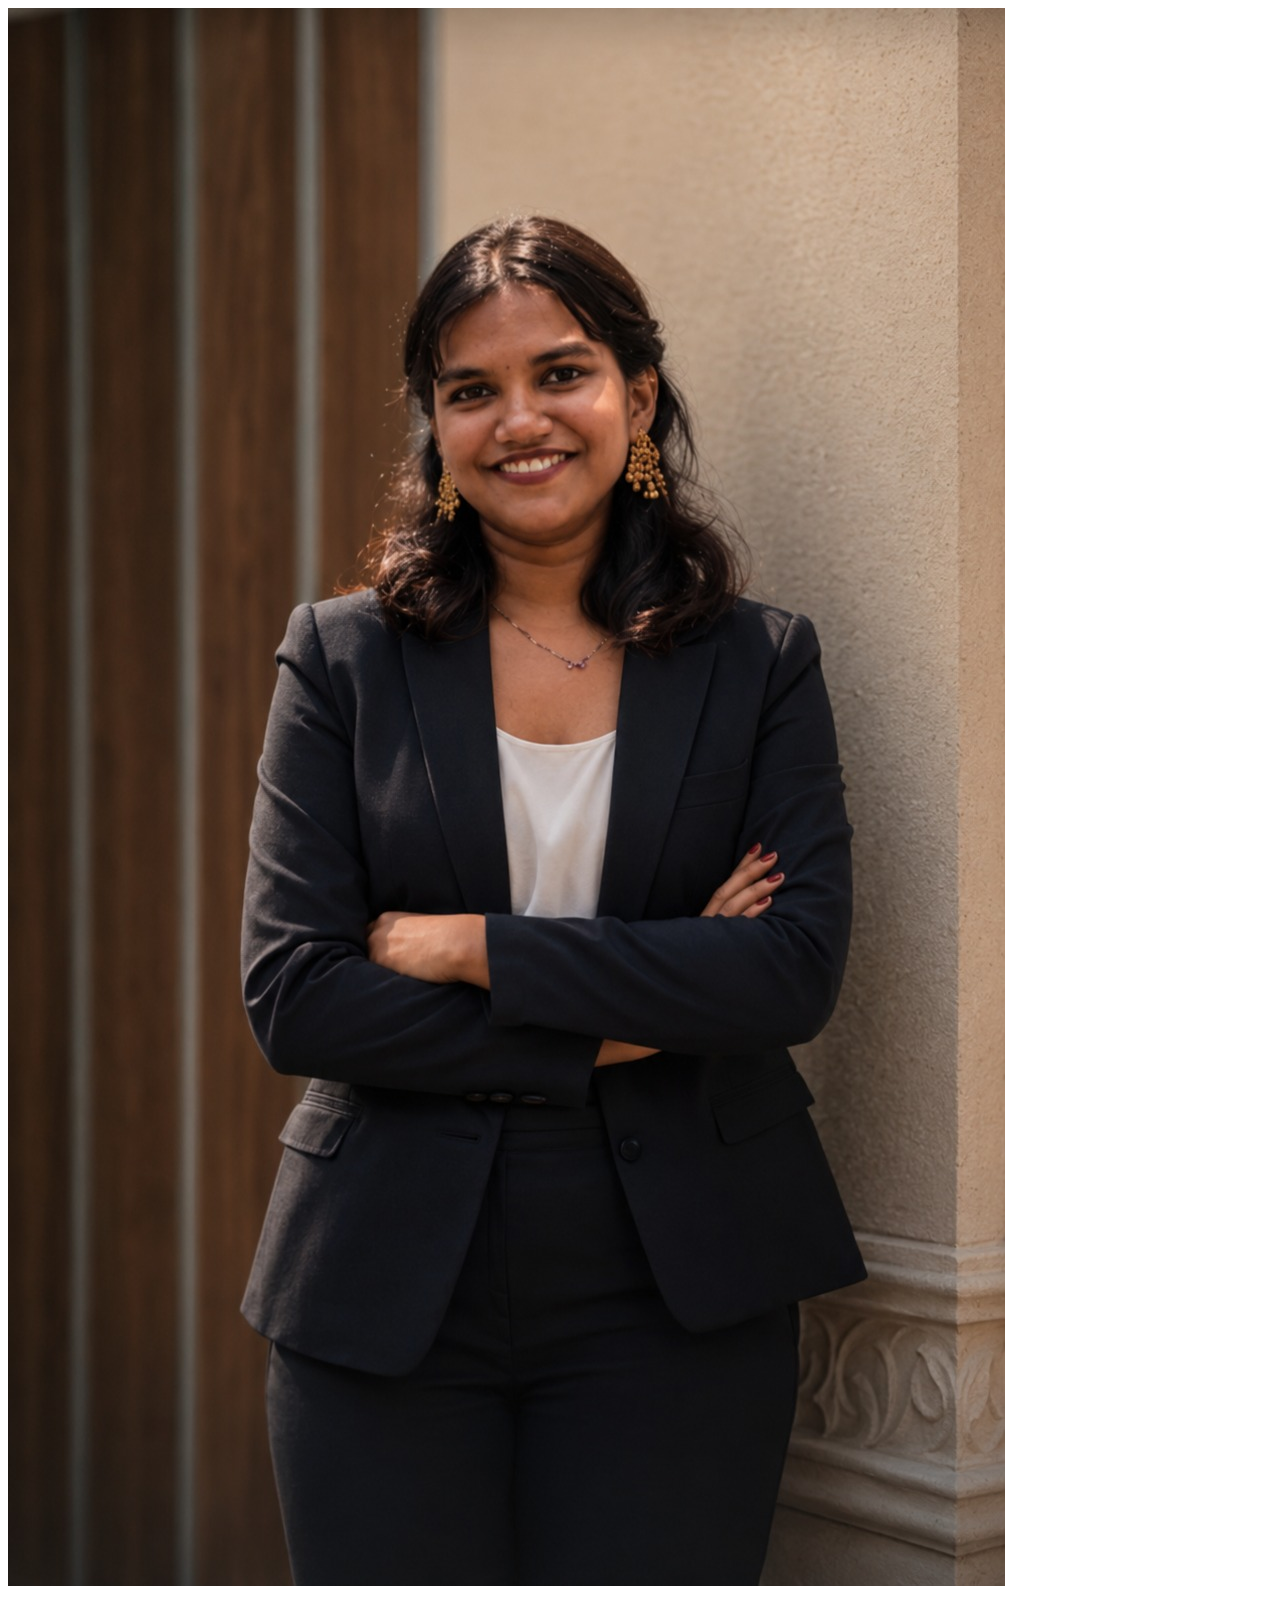
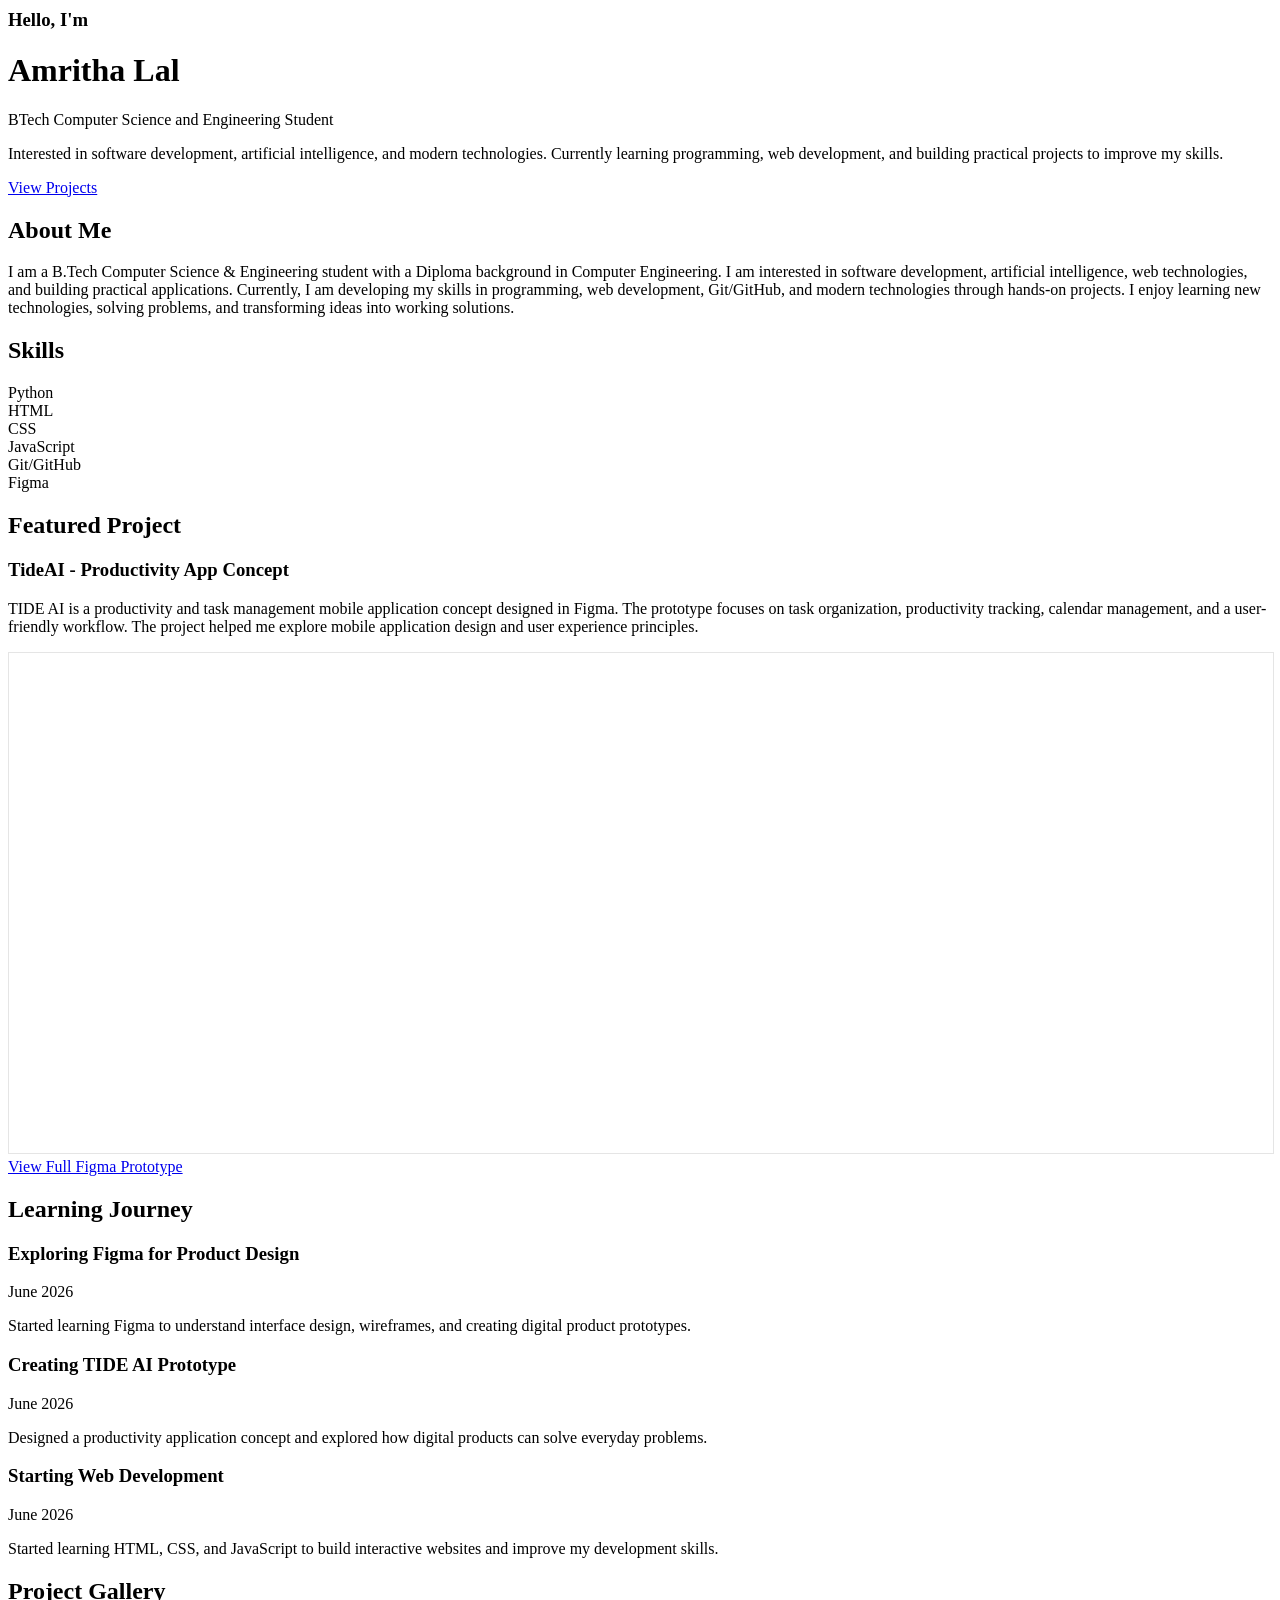
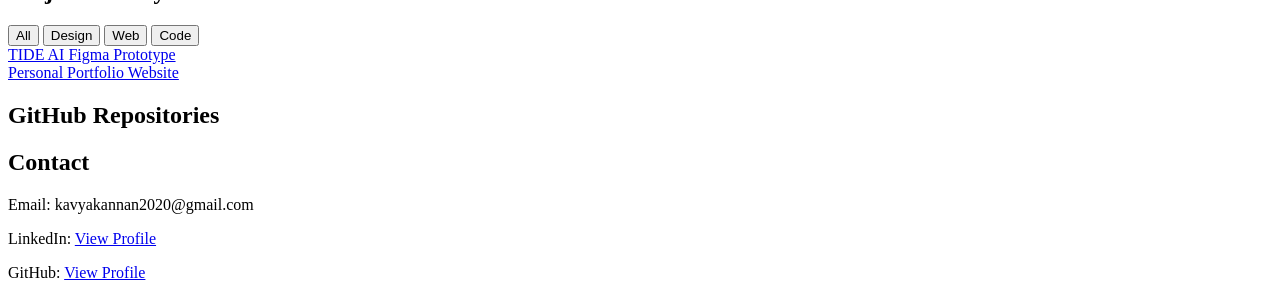
==== index.html @ 634db81f "Update index.html" ====
<!DOCTYPE html>
<html lang="en">
<head>
    <meta charset="UTF-8">
    <meta name="viewport" content="width=device-width, initial-scale=1.0">
    <title>Amritha Lal | Portfolio</title>
    <link rel="stylesheet" href="style.css">
</head>
<body>

    <!-- HERO SECTION -->
    <header class="hero">

        <div class="hero-content">
            <img src="profile.jpeg" alt="Amritha Lal" class="profile-image">
            <h3>Hello, I'm</h3>
            <h1>Amritha Lal</h1>

            <p class="subtitle">
                BTech Computer Science and Engineering Student
            </p>

            <p class="description">
                Interested in software development, artificial intelligence, and modern technologies.
Currently learning programming, web development, and building practical projects to improve my skills.
            </p>

            <a href="#projects" class="btn">
                View Projects
            </a>
        </div>

    </header>

    <!-- ABOUT -->

    <section id="about">

        <h2>About Me</h2>

        <p>
           <p>
I am a B.Tech Computer Science & Engineering student with a Diploma background
in Computer Engineering.

I am interested in software development, artificial intelligence,
web technologies, and building practical applications.

Currently, I am developing my skills in programming, web development,
Git/GitHub, and modern technologies through hands-on projects.

I enjoy learning new technologies, solving problems, and transforming ideas
into working solutions.
</p>
        </p>

    </section>

    <!-- SKILLS -->

    <section id="skills">

        <h2>Skills</h2>

        <div class="skills-container">

            <div class="skill">Python</div>

<div class="skill">HTML</div>

<div class="skill">CSS</div>

<div class="skill">JavaScript</div>

<div class="skill">Git/GitHub</div>

<div class="skill">Figma</div>

        </div>

    </section>

    <!-- PROJECT -->

    <section id="projects">
    <h2>Featured Project</h2>

    <div class="project-card">

        <h3>TideAI - Productivity App Concept</h3>
        <p>
            <p>
TIDE AI is a productivity and task management mobile application concept
designed in Figma.

The prototype focuses on task organization, productivity tracking,
calendar management, and a user-friendly workflow.

The project helped me explore mobile application design and user experience
principles.
</p>
        </p>

        <div class="figma-preview">

            <iframe
                style="border: 1px solid rgba(0, 0, 0, 0.1);"
                width="100%"
                height="500"
                src="https://embed.figma.com/design/kpO2kgV4t8F4c7UtxzpfM2/Session-1?node-id=0-1&embed-host=share"
                allowfullscreen>
            </iframe>

        </div>

        <a href="https://www.figma.com/design/kpO2kgV4t8F4c7UtxzpfM2/Session-1?node-id=0-1&t=EP7rUoiuEXDJyoT5-1"
           target="_blank"
           class="figma-btn">
           View Full Figma Prototype
        </a>

    </div>
</section>

    <!-- BLOG -->

    <section id="blog">

        <h2>Learning Journey</h2>

        <div class="blog-grid">

            <div class="blog-card">

                <h3>Exploring Figma for Product Design</h3>

                <p class="date">June 2026</p>

                <p>
Started learning Figma to understand interface design,
wireframes, and creating digital product prototypes.
</p>

            </div>

            <div class="blog-card">

               <h3>Creating TIDE AI Prototype</h3>

                <p class="date">June 2026</p>

                <p>
Designed a productivity application concept and explored
how digital products can solve everyday problems.
</p>

            </div>

            <div class="blog-card">

                <h3>Starting Web Development</h3>

                <p class="date">June 2026</p>

                <p>
Started learning HTML, CSS, and JavaScript to build
interactive websites and improve my development skills.
</p>

            </div>

        </div>

    </section>

    <section id="gallery">

    <h2>Project Gallery</h2>

    <p id="project-count"></p>

    <div class="filter-buttons">

        <button onclick="filterProjects('all')">
            All
        </button>

        <button onclick="filterProjects('design')">
            Design
        </button>

        <button onclick="filterProjects('web')">
            Web
        </button>

        <button onclick="filterProjects('code')">
            Code
        </button>

    </div>

    <div class="gallery-grid">

       <a href="https://flutlab.io/editor/5d6a2f70-1c2f-412c-8f25-de19f62e05c2" target="_blank">
<div class="gallery-card design">
    TIDE AI Figma Prototype
</div>
</a>


<a href="https://amritha-lal.github.io/smart-portfolio-automation/" target="_blank">
<div class="gallery-card web">
Personal Portfolio Website
</div>
</a>

</section>

<section id="github-projects">

    <h2>GitHub Repositories</h2>

    <p id="repo-count"></p>

    <div id="repo-container"></div>

</section>
    <!-- CONTACT -->

    <section id="contact">

        <h2>Contact</h2>

       <div><p>Email: kavyakannan2020@gmail.com</p></div> 

        <div><p>
    LinkedIn:
    <a href="https://www.linkedin.com/in/amritha-lal-8558aa262"
       target="_blank">
       View Profile
    </a>
</p></div>
        <div>
<p>
GitHub:
<a href="https://github.com/AMRITHA-LAL" target="_blank">
View Profile
</a>
</p>
</div>


    </section>

<script src="script.js"></script>
</body>
</html>
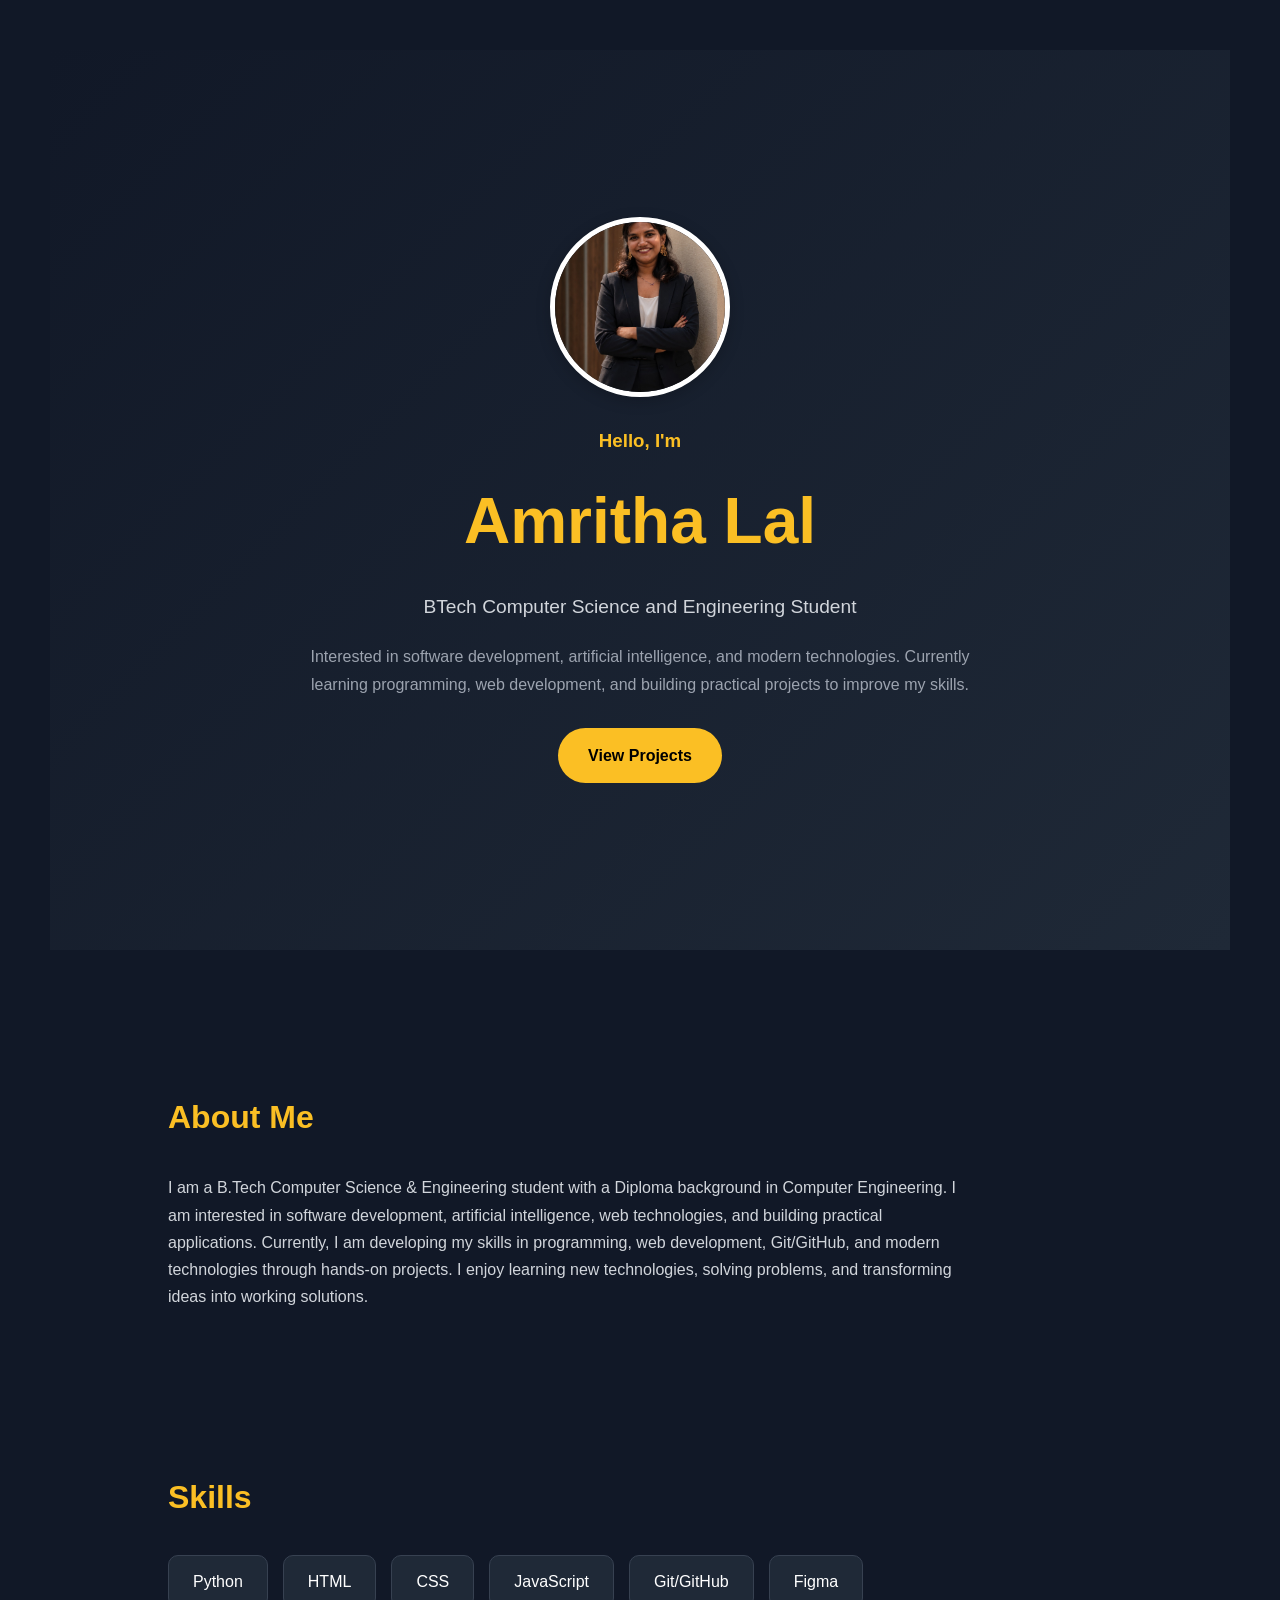
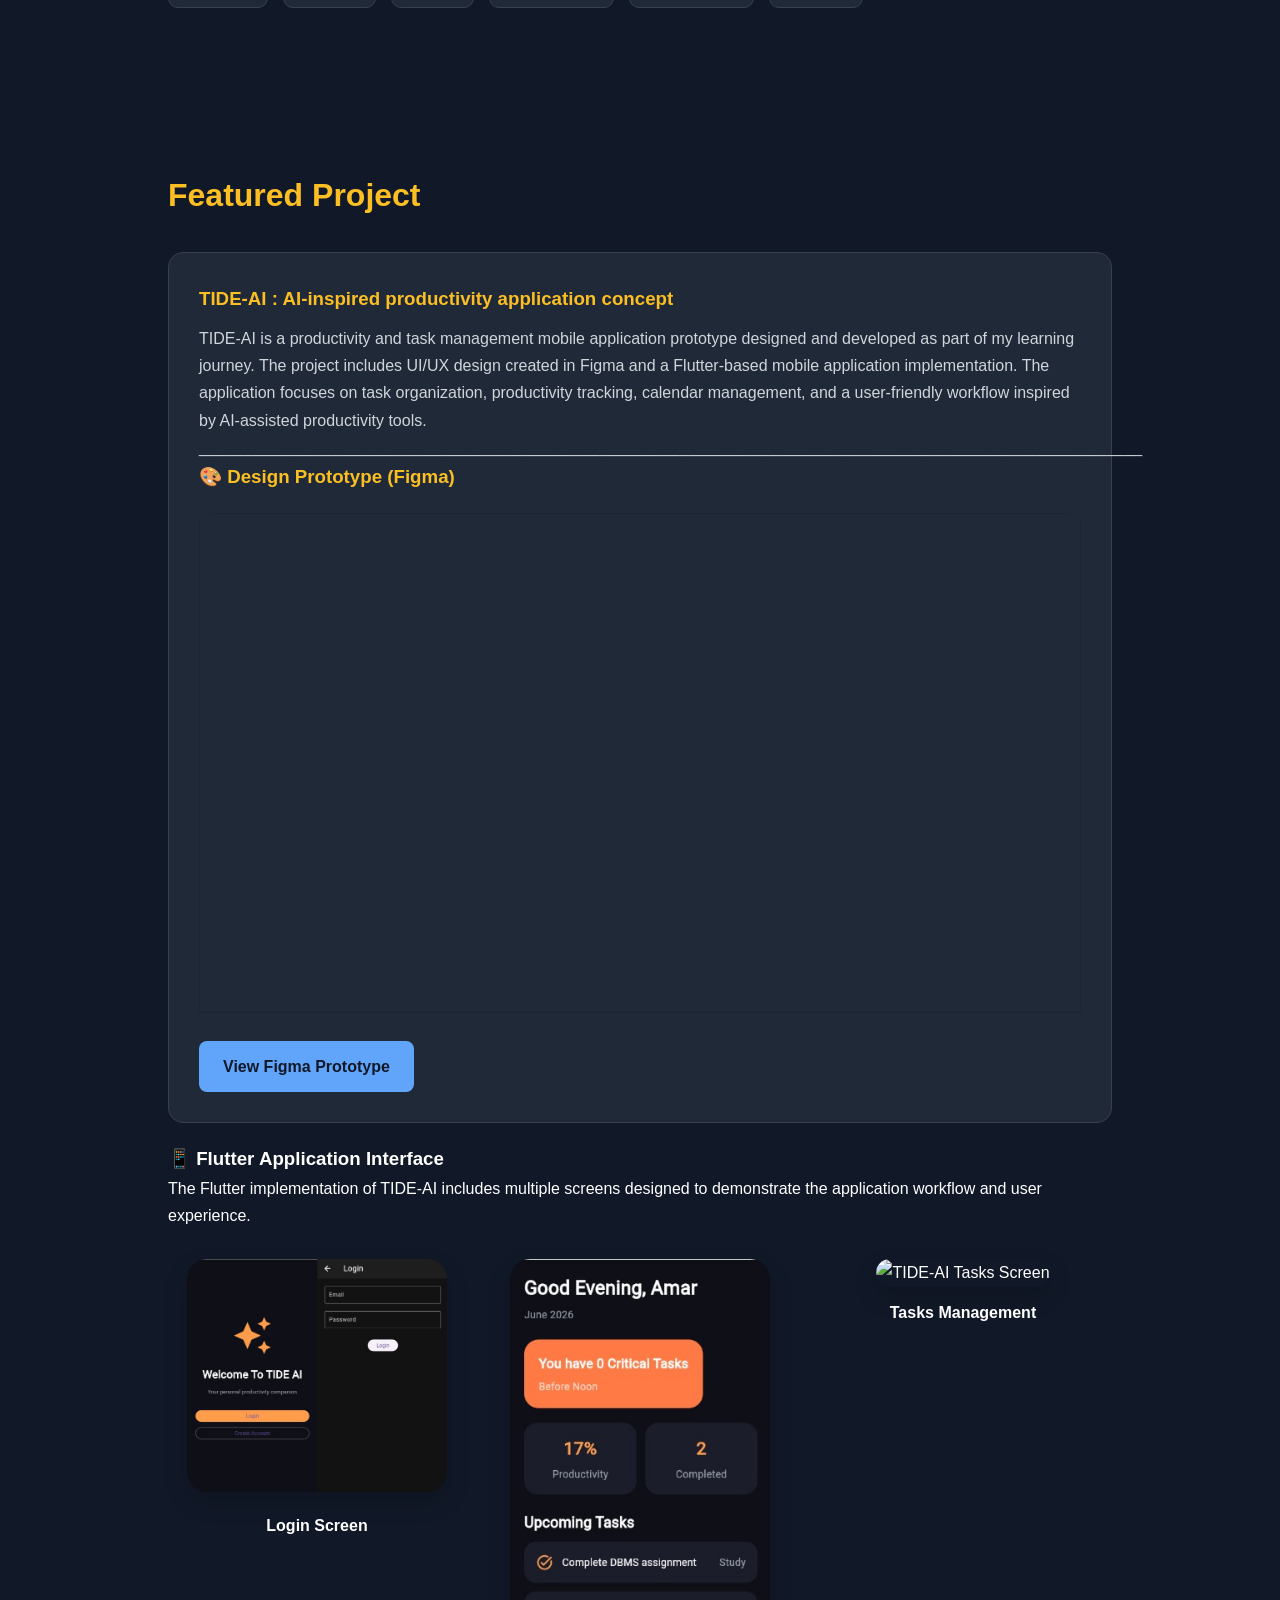
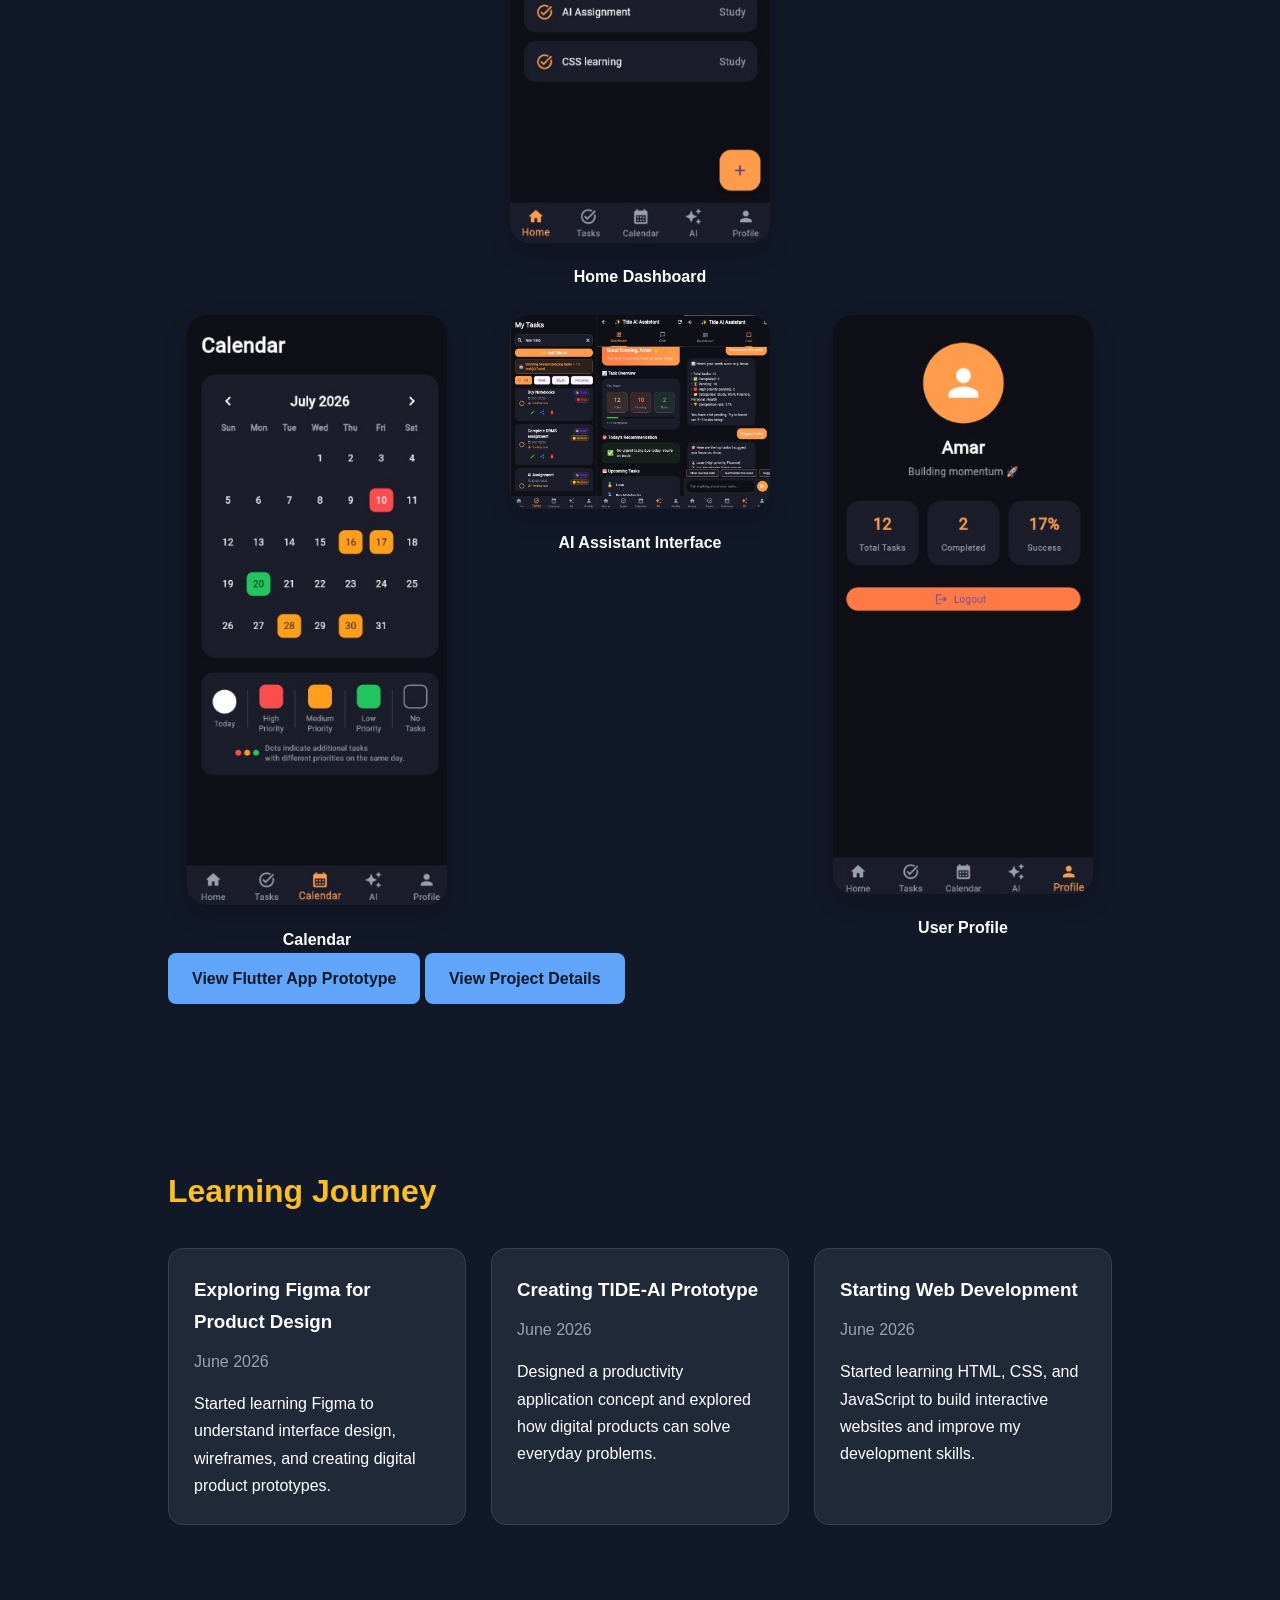
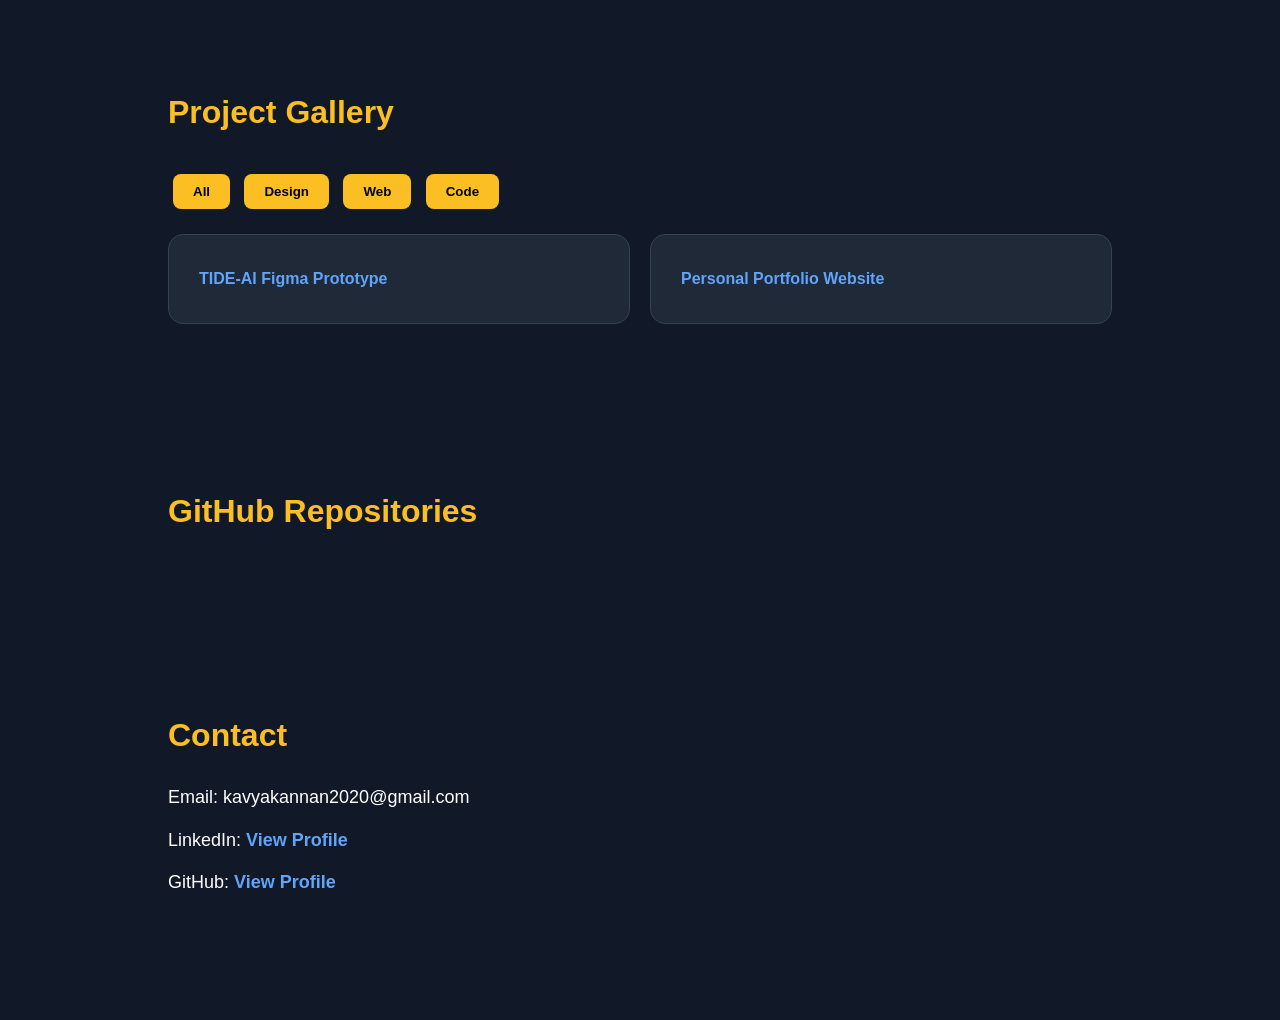
==== commit 730dcc7b: "Update index.html" ====
--- a/index.html
+++ b/index.html
@@ -82,24 +82,32 @@
 
     <!-- PROJECT -->
 
-    <section id="projects">
+    <!-- FEATURED PROJECT -->
+
+<section id="projects">
+
     <h2>Featured Project</h2>
 
     <div class="project-card">
 
-        <h3>TideAI - Productivity App Concept</h3>
+        <h3>TIDE-AI : AI-inspired productivity application concept</h3>
+
         <p>
-            <p>
-TIDE AI is a productivity and task management mobile application concept
-designed in Figma.
-
-The prototype focuses on task organization, productivity tracking,
-calendar management, and a user-friendly workflow.
-
-The project helped me explore mobile application design and user experience
-principles.
-</p>
+            TIDE-AI is a productivity and task management mobile application
+            prototype designed and developed as part of my learning journey.
+
+            The project includes UI/UX design created in Figma and a Flutter-based
+            mobile application implementation.
+
+            The application focuses on task organization, productivity tracking,
+            calendar management, and a user-friendly workflow inspired by
+            AI-assisted productivity tools.
         </p>
+<p>__________________________________________________________________________________________________________</p>
+  
+        <!-- FIGMA DESIGN -->
+
+        <h3>🎨 Design Prototype (Figma)</h3>
 
         <div class="figma-preview">
 
@@ -113,15 +121,120 @@
 
         </div>
 
+
         <a href="https://www.figma.com/design/kpO2kgV4t8F4c7UtxzpfM2/Session-1?node-id=0-1&t=EP7rUoiuEXDJyoT5-1"
            target="_blank"
            class="figma-btn">
-           View Full Figma Prototype
+
+           View Figma Prototype
+
         </a>
 
+  </div><div>
+
+        <!-- FLUTTER APP SCREENSHOTS -->
+
+        <h3 class="app-title">
+            📱 Flutter Application Interface
+        </h3>
+
+
+        <p>
+            The Flutter implementation of TIDE-AI includes multiple screens
+            designed to demonstrate the application workflow and user experience.
+        </p>
+
+
+        <div class="flutter-gallery">
+
+
+            <div class="app-screen">
+
+                <img src="login.jpeg"
+                     alt="TIDE-AI Login Screen">
+
+                <h4>Login Screen</h4>
+
+            </div>
+
+
+
+            <div class="app-screen">
+
+                <img src="home.jpeg"
+                     alt="TIDE-AI Home Screen">
+
+                <h4>Home Dashboard</h4>
+
+            </div>
+
+
+
+            <div class="app-screen">
+
+                <img src="tasks.jpeg"
+                     alt="TIDE-AI Tasks Screen">
+
+                <h4>Tasks Management</h4>
+
+            </div>
+
+
+
+            <div class="app-screen">
+
+                <img src="calendar.jpeg"
+                     alt="TIDE-AI Calendar Screen">
+
+                <h4>Calendar</h4>
+
+            </div>
+
+
+
+            <div class="app-screen">
+
+                <img src="AI.jpeg"
+                     alt="TIDE-AI Assistant Screen">
+
+                <h4>AI Assistant Interface</h4>
+
+            </div>
+
+
+
+            <div class="app-screen">
+
+                <img src="profile-page.jpeg"
+                     alt="TIDE-AI Profile Screen">
+
+                <h4>User Profile</h4>
+
+            </div>
+
+
+        </div></div>
+
+
+
+        <a href="https://flutlab.io/editor/5d6a2f70-1c2f-412c-8f25-de19f62e05c2"
+           target="_blank"
+           class="figma-btn">
+
+           View Flutter App Prototype
+
+        </a>
+
+
     </div>
+
+<a href="tideai.html"
+class="figma-btn">
+
+View Project Details
+
+</a>
 </section>
-
     <!-- BLOG -->
 
     <section id="blog">
@@ -145,7 +258,7 @@
 
             <div class="blog-card">
 
-               <h3>Creating TIDE AI Prototype</h3>
+               <h3>Creating TIDE-AI Prototype</h3>
 
                 <p class="date">June 2026</p>
 
@@ -203,7 +316,7 @@
 
        <a href="https://flutlab.io/editor/5d6a2f70-1c2f-412c-8f25-de19f62e05c2" target="_blank">
 <div class="gallery-card design">
-    TIDE AI Figma Prototype
+    TIDE-AI Figma Prototype
 </div>
 </a>
 
--- a/style.css
+++ b/style.css
@@ -0,0 +1,462 @@
+*{
+    margin:0;
+    padding:0;
+    box-sizing:border-box;
+}
+
+html{
+    scroll-behavior:smooth;
+}
+
+body{
+    font-family:Segoe UI, sans-serif;
+    background:#111827;
+    color:white;
+    line-height:1.7;
+}
+
+/* HERO */
+
+.hero{
+    min-height:100vh;
+    display:flex;
+    justify-content:center;
+    align-items:center;
+    text-align:center;
+    padding:40px;
+    background:linear-gradient(
+    135deg,
+    #111827,
+    #1f2937
+    );
+}
+
+.profile-image{
+    width:180px;
+    height:180px;
+    object-fit:cover;
+    border-radius:50%;
+    border:5px solid #ffffff;
+    box-shadow:0 4px 15px rgba(0,0,0,0.2);
+    margin-bottom:20px;
+}
+
+.hero-content{
+    max-width:700px;
+     color:white;
+}
+
+.hero h3{
+    color:#fbbf24;
+    margin-bottom:10px;
+}
+
+.hero h1{
+    font-size:4rem;
+    margin-bottom:15px;
+}
+
+.subtitle{
+    font-size:1.4rem;
+    color:#d1d5db;
+}
+
+.description{
+    margin-top:20px;
+    margin-bottom:30px;
+    color:#9ca3af;
+}
+
+.btn{
+    display:inline-block;
+    padding:14px 30px;
+    background:#fbbf24;
+    color:black;
+    text-decoration:none;
+    border-radius:30px;
+    font-weight:bold;
+}
+
+/* SECTIONS */
+
+section{
+    padding:80px 10%;
+}
+
+section h2{
+    margin-bottom:30px;
+    font-size:2rem;
+    color:#fbbf24;
+}
+
+/* ABOUT */
+
+#about p{
+    max-width:800px;
+    color:#d1d5db;
+}
+
+/* SKILLS */
+
+.skills-container{
+    display:flex;
+    flex-wrap:wrap;
+    gap:15px;
+}
+
+.skill{
+    background:#1f2937;
+    padding:12px 24px;
+    border-radius:10px;
+    border:1px solid #374151;
+}
+
+/* PROJECT */
+
+.project-card{
+    background:#1f2937;
+    padding:25px;
+    border-radius:15px;
+    border:1px solid #374151;
+}
+
+.project-card h3{
+    margin-bottom:15px;
+    color:#fbbf24;
+}
+
+/* BLOG */
+
+.blog-grid{
+    display:grid;
+    grid-template-columns:
+    repeat(auto-fit,minmax(280px,1fr));
+    gap:25px;
+}
+
+.blog-card{
+    background:#1f2937;
+    padding:25px;
+    border-radius:15px;
+    border:1px solid #374151;
+    transition:0.3s;
+}
+
+.blog-card:hover{
+    transform:translateY(-5px);
+}
+
+.blog-card h3{
+    margin-bottom:10px;
+}
+
+.date{
+    color:#9ca3af;
+    margin-bottom:15px;
+}
+
+.blog-card a{
+    display:inline-block;
+    margin-top:15px;
+    color:#60a5fa;
+    text-decoration:none;
+    font-weight:bold;
+}
+
+/* CONTACT */
+
+/* CONTACT SECTION */
+
+#contact{
+    padding: 60px 10%;
+}
+
+#contact h2{
+    color: #fbbf24;
+    margin-bottom: 20px;
+}
+
+#contact p{
+    margin-bottom: 12px;
+    font-size: 18px;
+}
+
+#contact a{
+     color:#60a5fa;
+    text-decoration: none;
+}
+
+#contact a:hover{
+    text-decoration: underline;
+}
+
+/* MOBILE */
+
+@media(max-width:768px){
+
+.hero h1{
+    font-size:2.5rem;
+}
+
+.subtitle{
+    font-size:1.1rem;
+}
+
+section{
+    padding:60px 8%;
+}
+
+}
+/* GALLERY */
+
+.filter-buttons{
+    margin-bottom:20px;
+}
+
+.filter-buttons button{
+    padding:10px 20px;
+    margin:5px;
+    border:none;
+    border-radius:8px;
+    cursor:pointer;
+    background:#fbbf24;
+    font-weight:bold;
+}
+
+.gallery-grid{
+    display:grid;
+    grid-template-columns:
+    repeat(auto-fit,minmax(250px,1fr));
+    gap:20px;
+}
+
+.gallery-card{
+    background:#1f2937;
+    padding:30px;
+    border-radius:15px;
+    border:1px solid #374151;
+    transition:0.3s;
+}
+
+.gallery-card{
+    background:#1f2937;
+    padding:30px;
+    border-radius:15px;
+    border:1px solid #374151;
+    transition:all 0.4s ease;
+}
+
+.hide{
+    opacity:0;
+    transform:scale(0.9);
+    pointer-events:none;
+    position:absolute;
+}
+/* FIGMA EMBED */
+
+.figma-preview{
+    margin-top:20px;
+    margin-bottom:20px;
+    border-radius:12px;
+    overflow:hidden;
+}
+
+.figma-btn{
+    display:inline-block;
+    background:#60a5fa;
+    color:#111827;
+    text-decoration:none;
+    padding:12px 24px;
+    border-radius:8px;
+    font-weight:bold;
+    transition:0.3s;
+}
+
+.figma-btn:hover{
+    transform:translateY(-2px);
+}
+*{
+margin:0;
+padding:0;
+box-sizing:border-box;
+}
+
+body{
+
+font-family:Segoe UI,sans-serif;
+
+background:#111827;
+
+color:white;
+
+line-height:1.7;
+
+padding:50px;
+
+}
+
+.hero{
+
+text-align:center;
+
+margin-bottom:60px;
+
+}
+
+.hero h1{
+
+font-size:4rem;
+
+color:#fbbf24;
+
+margin-bottom:15px;
+
+}
+
+.subtitle{
+
+font-size:1.2rem;
+
+color:#d1d5db;
+
+}
+
+h2{
+
+margin-bottom:25px;
+
+color:#fbbf24;
+
+font-size:2.2rem;
+
+}
+
+#count{
+
+margin-bottom:20px;
+
+color:#d1d5db;
+
+}
+
+.project-card,
+.email-box{
+
+background:#1f2937;
+
+padding:30px;
+
+border-radius:15px;
+
+border:1px solid #374151;
+
+margin-bottom:20px;
+
+transition:0.3s;
+
+}
+
+.project-card:hover{
+
+transform:translateY(-5px);
+
+}
+
+.project-card h3{
+
+color:#fbbf24;
+
+margin-bottom:10px;
+
+}
+
+.project-card p{
+
+color:#d1d5db;
+
+}
+
+a{
+    color:#60a5fa;
+    text-decoration:none;
+    font-weight:bold;
+    transition:0.3s;
+}
+
+a:hover{
+    color:#93c5fd;
+}
+
+ul{
+
+padding-left:20px;
+
+}
+
+li{
+
+margin-bottom:15px;
+
+color:#d1d5db;
+
+}
+
+hr{
+
+border:none;
+
+height:1px;
+
+background:#374151;
+
+margin:40px 0;
+
+}
+
+@media(max-width:768px){
+
+.hero h1{
+
+font-size:2.5rem;
+
+}
+
+h2{
+
+font-size:1.8rem;
+
+}
+
+}
+.flutter-gallery {
+
+    display: grid;
+    grid-template-columns: repeat(auto-fit, minmax(220px, 1fr));
+    gap: 25px;
+    margin-top: 30px;
+
+}
+
+
+.app-screen {
+
+    text-align: center;
+
+}
+
+
+.app-screen img {
+
+    width: 100%;
+    max-width: 260px;
+    border-radius: 20px;
+    box-shadow: 0 10px 25px rgba(0,0,0,0.15);
+
+}
+
+
+.app-screen h4 {
+
+    margin-top: 12px;
+
+}
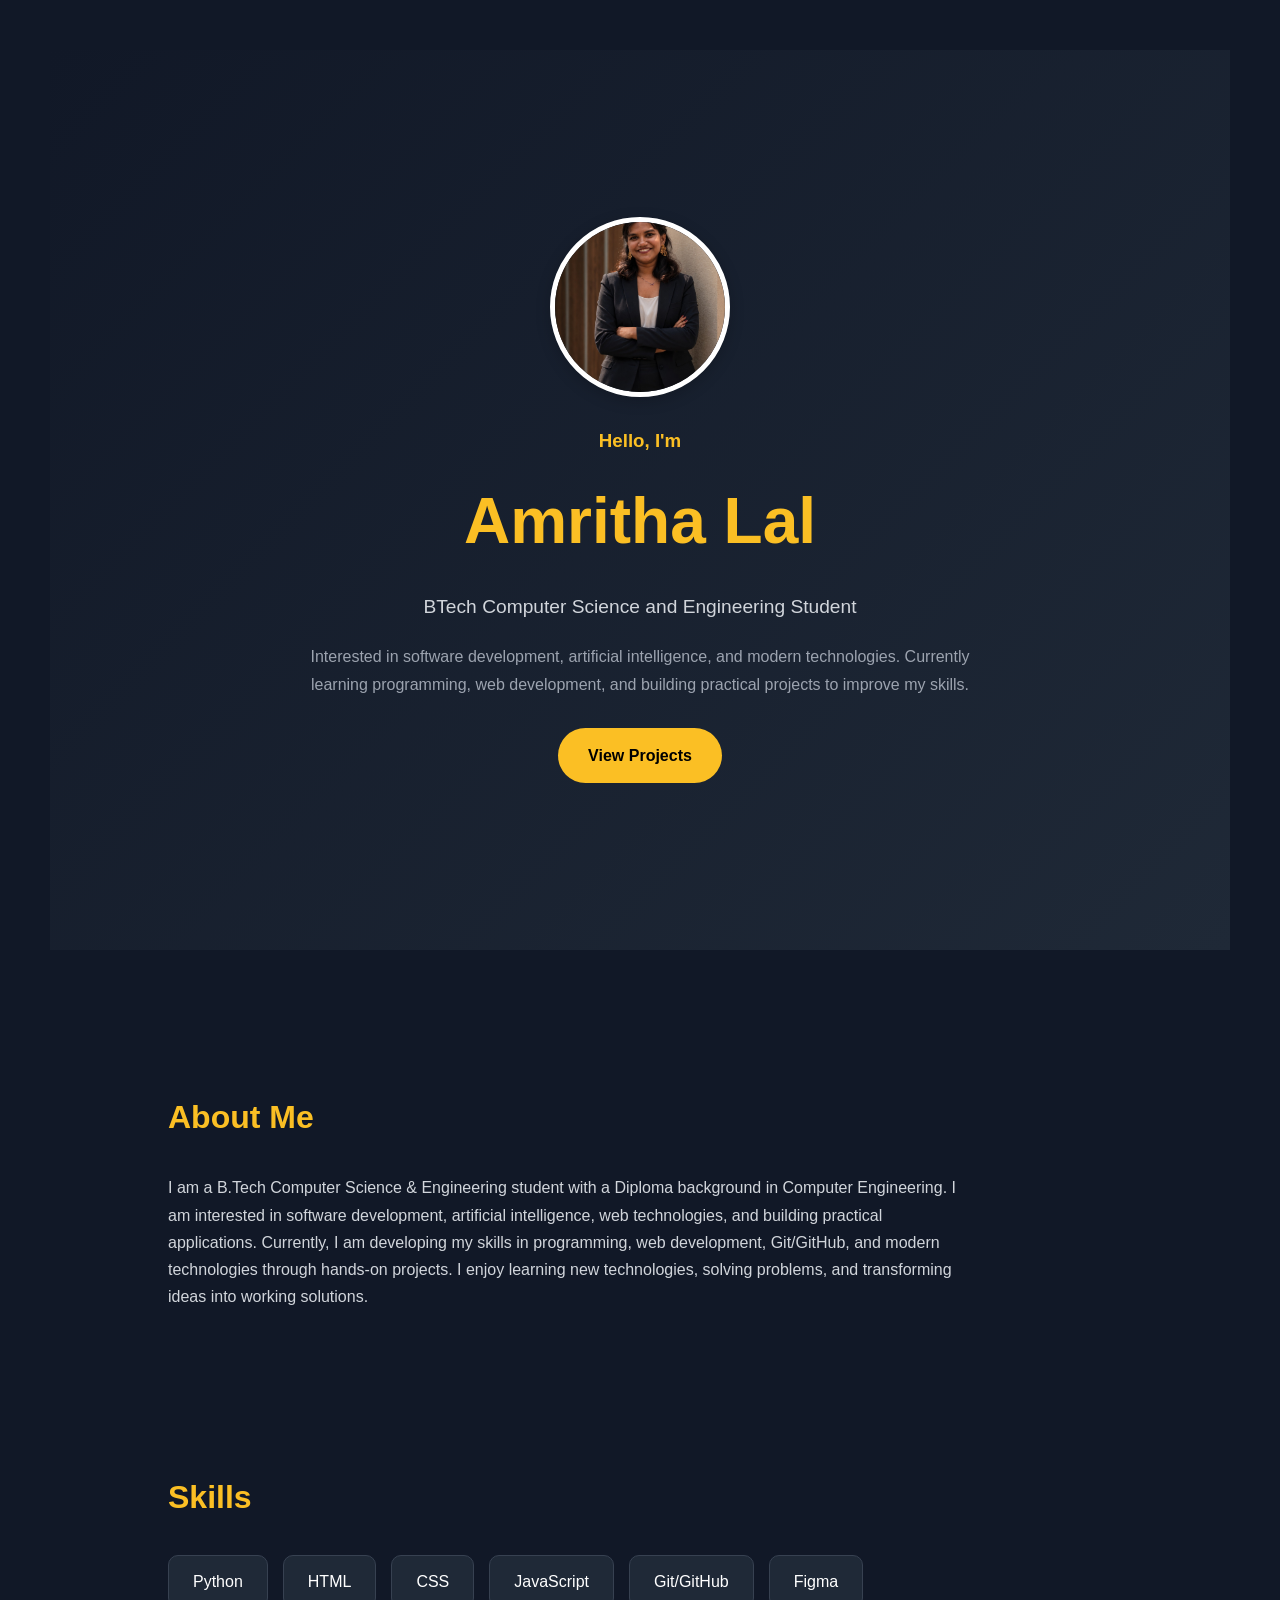
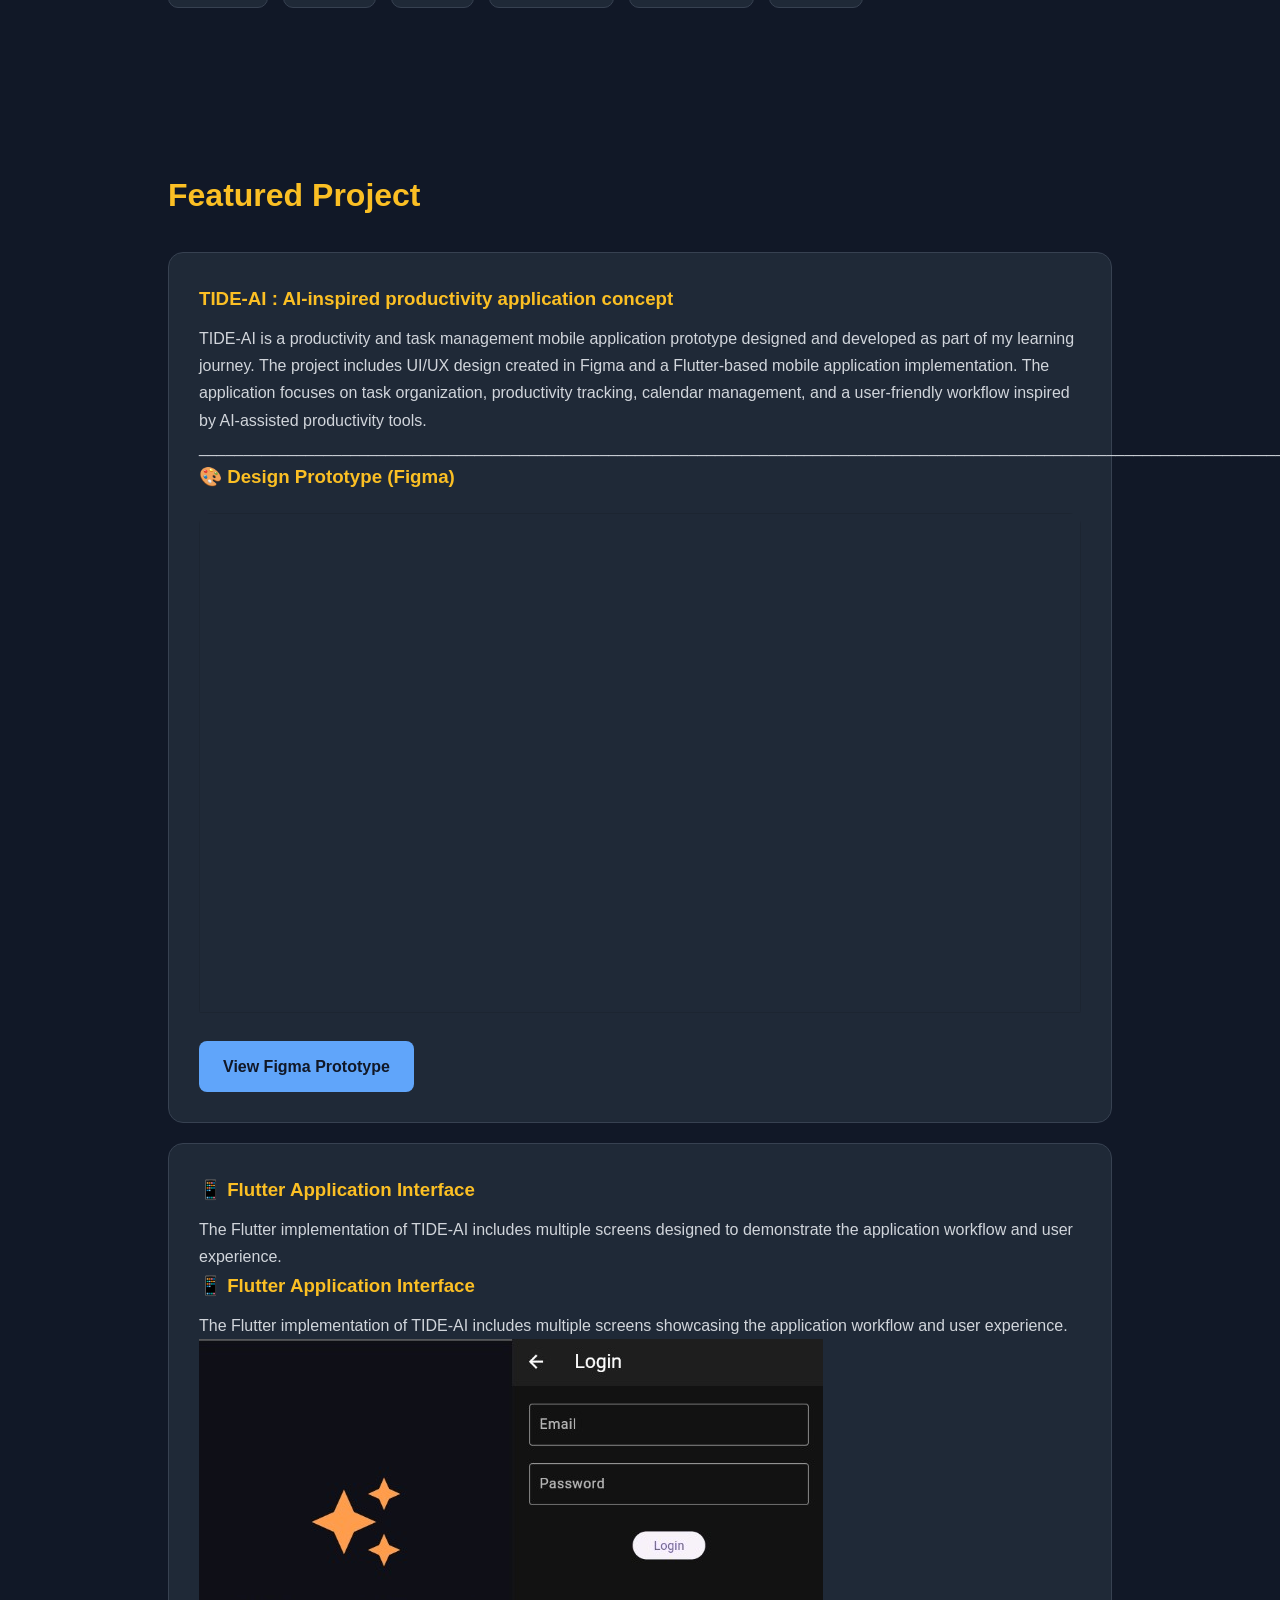
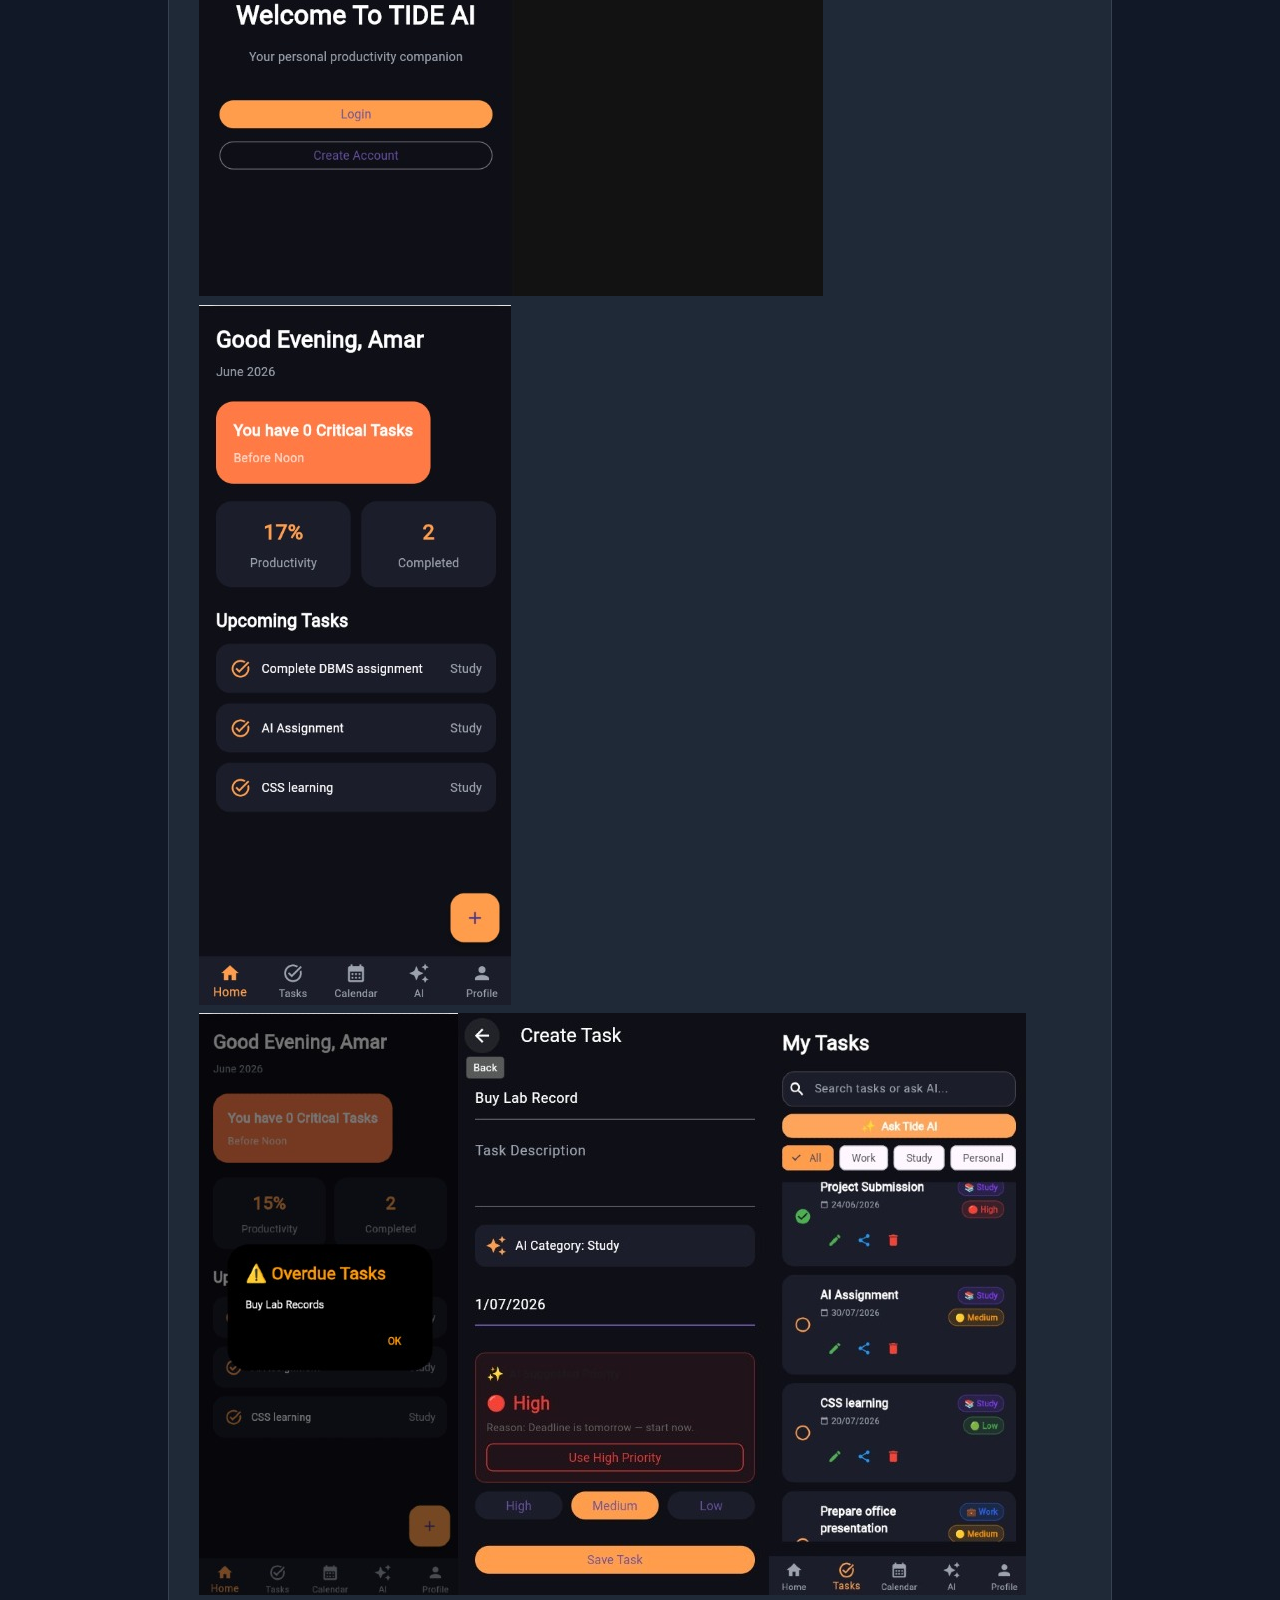
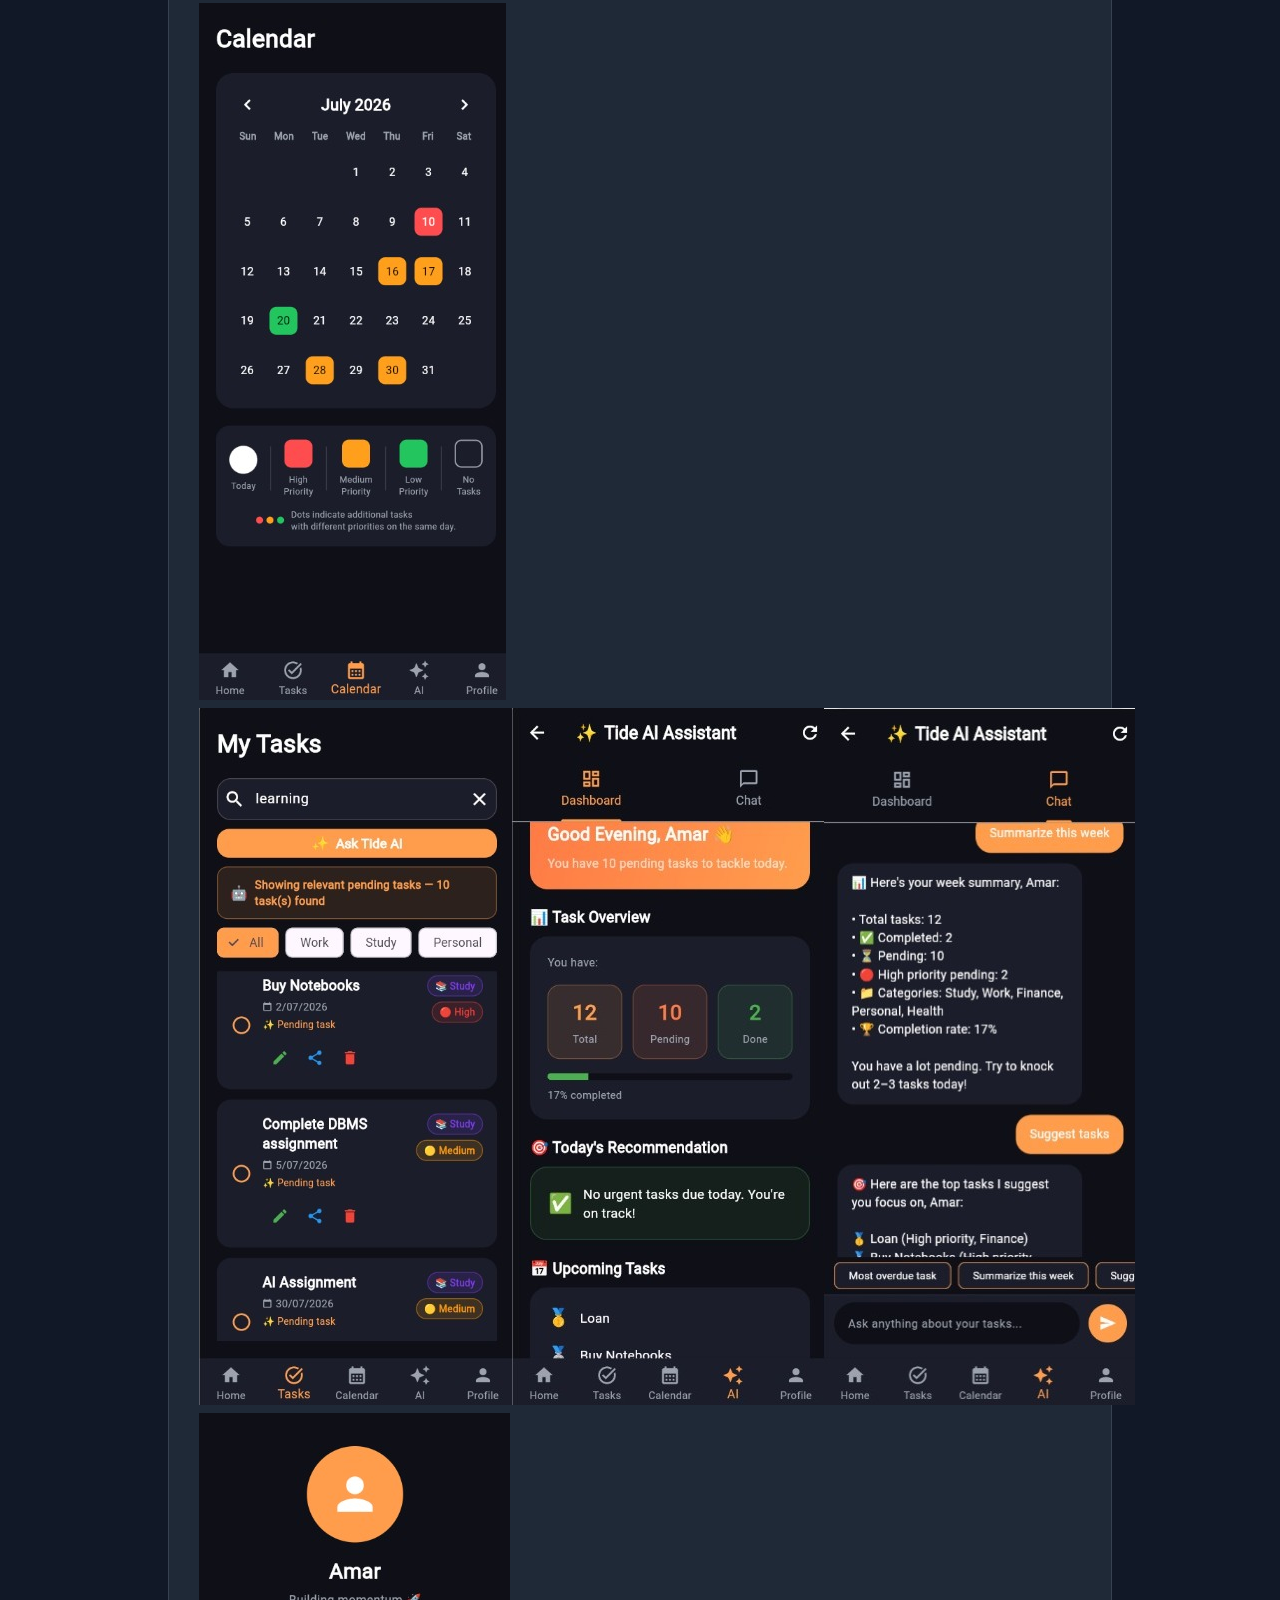
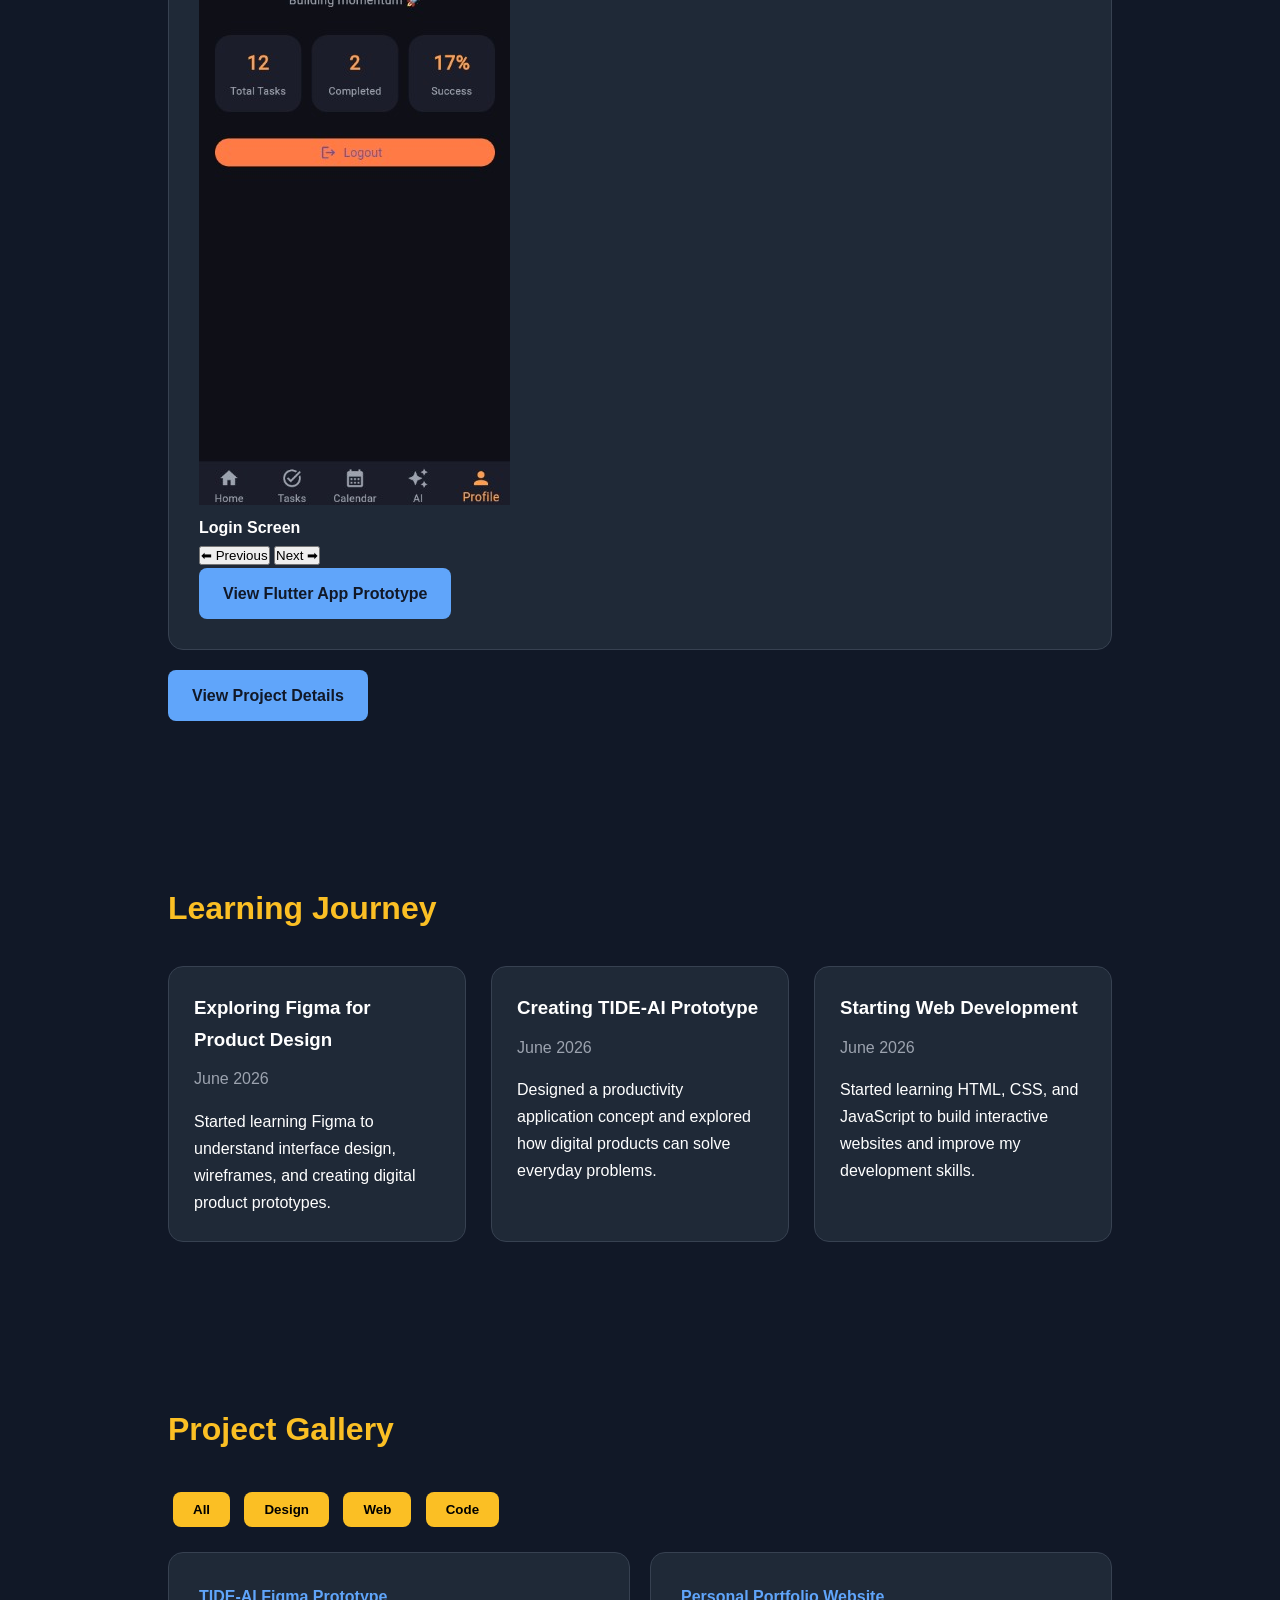
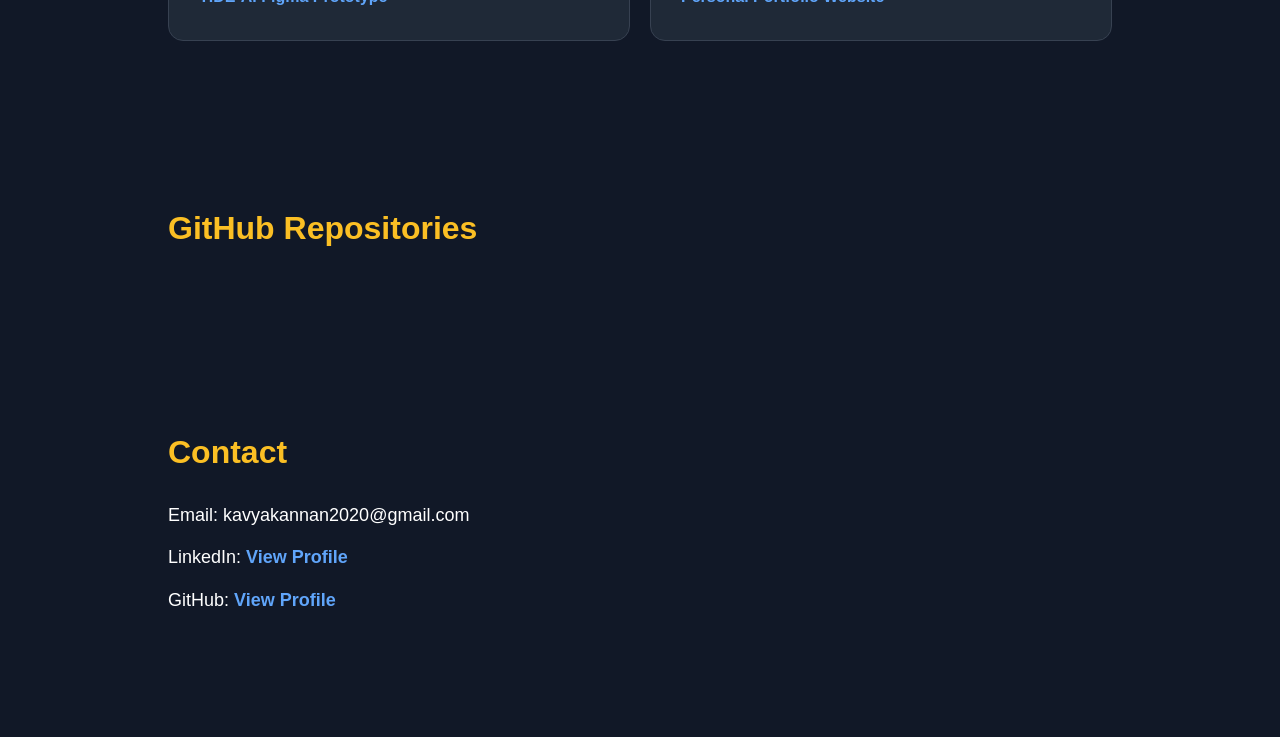
==== commit 2fd6b6dd: "Update index.html" ====
--- a/index.html
+++ b/index.html
@@ -103,7 +103,7 @@
             calendar management, and a user-friendly workflow inspired by
             AI-assisted productivity tools.
         </p>
-<p>__________________________________________________________________________________________________________</p>
+<p>________________________________________________________________________________________________________________________________</p>
   
         <!-- FIGMA DESIGN -->
 
@@ -130,8 +130,8 @@
 
         </a>
 
-  </div><div>
-
+  </div>
+<div class="project-card">
         <!-- FLUTTER APP SCREENSHOTS -->
 
         <h3 class="app-title">
@@ -145,76 +145,55 @@
         </p>
 
 
-        <div class="flutter-gallery">
-
-
-            <div class="app-screen">
-
-                <img src="login.jpeg"
-                     alt="TIDE-AI Login Screen">
-
-                <h4>Login Screen</h4>
-
-            </div>
-
-
-
-            <div class="app-screen">
-
-                <img src="home.jpeg"
-                     alt="TIDE-AI Home Screen">
-
-                <h4>Home Dashboard</h4>
-
-            </div>
-
-
-
-            <div class="app-screen">
-
-                <img src="tasks.jpeg"
-                     alt="TIDE-AI Tasks Screen">
-
-                <h4>Tasks Management</h4>
-
-            </div>
-
-
-
-            <div class="app-screen">
-
-                <img src="calendar.jpeg"
-                     alt="TIDE-AI Calendar Screen">
-
-                <h4>Calendar</h4>
-
-            </div>
-
-
-
-            <div class="app-screen">
-
-                <img src="AI.jpeg"
-                     alt="TIDE-AI Assistant Screen">
-
-                <h4>AI Assistant Interface</h4>
-
-            </div>
-
-
-
-            <div class="app-screen">
-
-                <img src="profile-page.jpeg"
-                     alt="TIDE-AI Profile Screen">
-
-                <h4>User Profile</h4>
-
-            </div>
-
-
-        </div></div>
-
+        <!-- FLUTTER APP SLIDESHOW -->
+
+<h3 class="app-title">
+    📱 Flutter Application Interface
+</h3>
+
+
+<p>
+The Flutter implementation of TIDE-AI includes multiple screens
+showcasing the application workflow and user experience.
+</p>
+
+
+<div class="flutter-slider">
+
+    <img src="login.jpeg" class="slide active">
+
+    <img src="home.jpeg" class="slide">
+
+    <img src="task.jpeg" class="slide">
+
+    <img src="calendar.jpeg" class="slide">
+
+    <img src="AI.jpeg" class="slide">
+
+    <img src="profile-page.jpeg" class="slide">
+
+
+</div>
+
+
+<div class="slide-caption">
+    <h4 id="slide-title">
+        Login Screen
+    </h4>
+</div>
+
+
+<div class="slider-buttons">
+
+<button onclick="previousSlide()">
+⬅ Previous
+</button>
+
+<button onclick="nextSlide()">
+Next ➡
+</button>
+
+</div>
 
 
         <a href="https://flutlab.io/editor/5d6a2f70-1c2f-412c-8f25-de19f62e05c2"
--- a/style.css
+++ b/style.css
@@ -460,3 +460,62 @@
     margin-top: 12px;
 
 }
+.project-image {
+
+    width: 300px;
+    max-width: 90%;
+    border-radius: 25px;
+    margin-bottom: 30px;
+
+}
+.feature-container {
+
+display:grid;
+grid-template-columns:repeat(auto-fit,minmax(220px,1fr));
+gap:20px;
+margin-top:30px;
+
+}
+
+
+.feature-card {
+
+    padding: 25px;
+    border-radius: 15px;
+    background: #1f2937;
+    text-align: center;
+    color: #111827;
+
+}
+.feature-card h3 {
+
+    color: #111827;
+    margin-bottom: 15px;
+
+}
+
+
+.feature-card p {
+
+    color: #374151;
+    line-height: 1.6;
+
+}
+.demo-video {
+
+    width: 90%;
+    max-width: 1000px;
+    height: auto;
+    display: block;
+    margin: 40px auto;
+    border-radius: 20px;
+
+}
+.video-container {
+
+    display: flex;
+    justify-content: center;
+    align-items: center;
+    width: 100%;
+
+}
